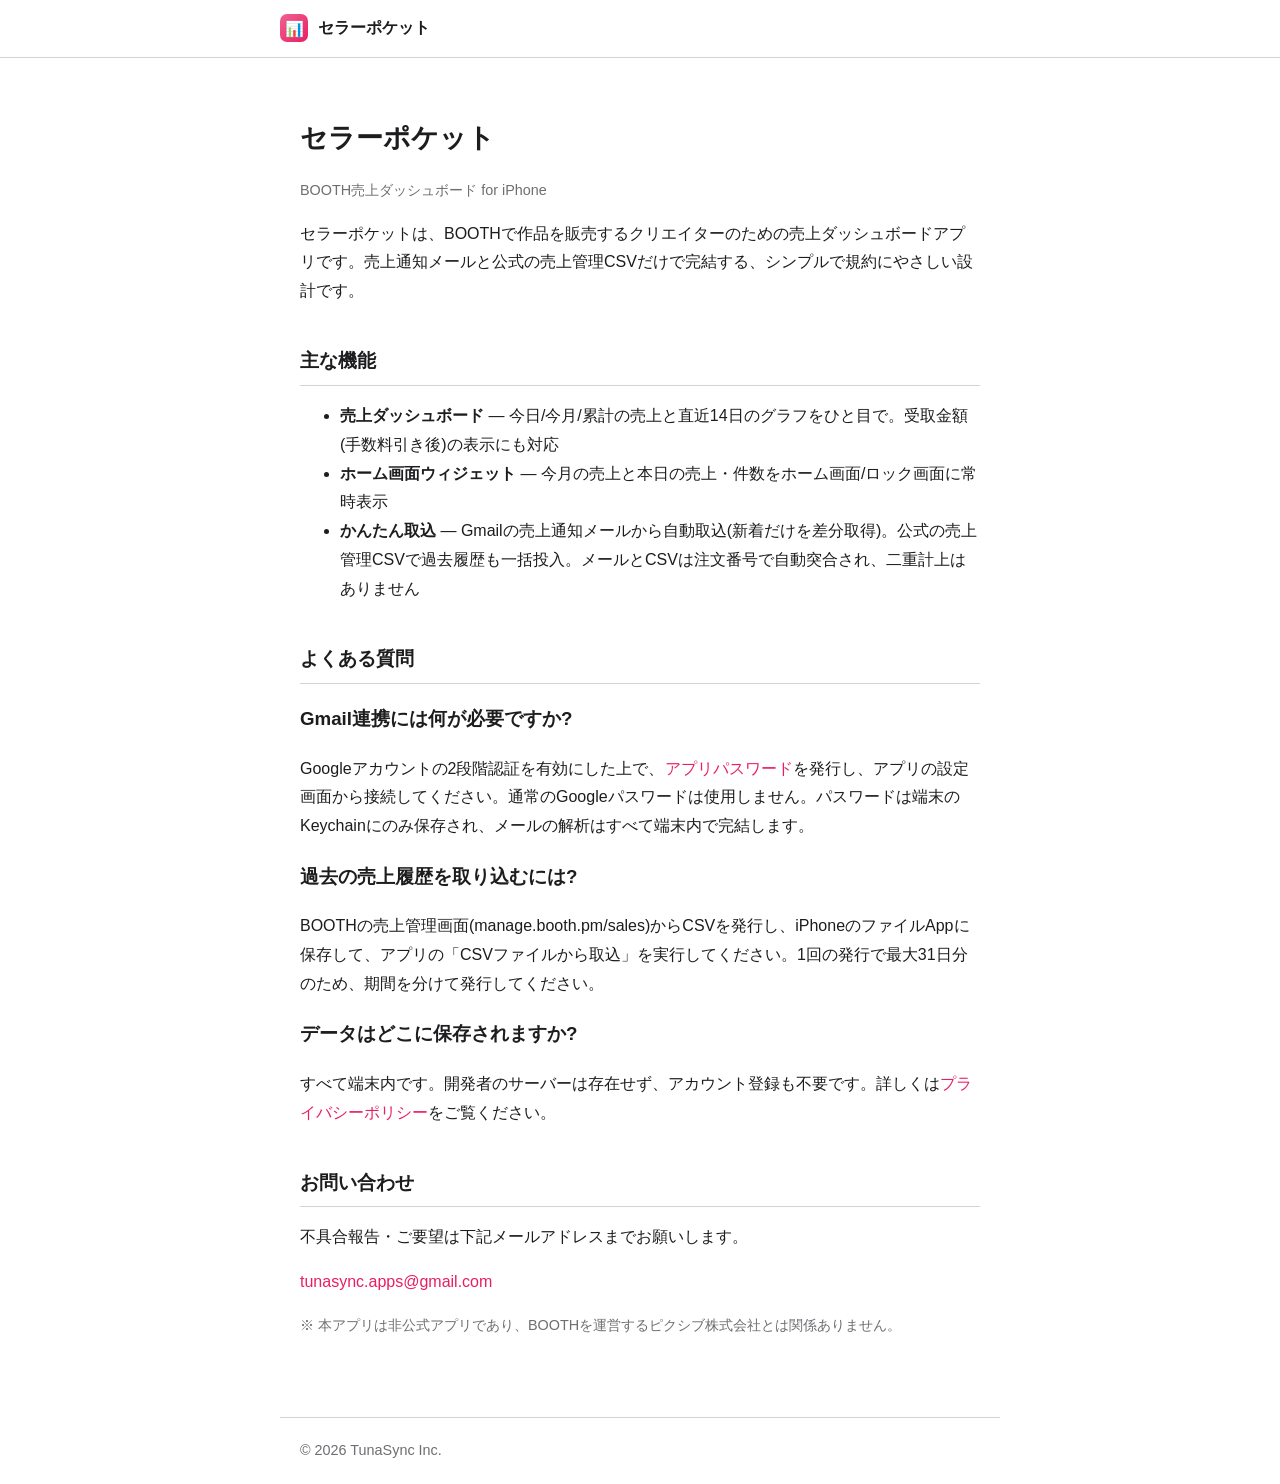
==== index.html @ 00471eca "Initial commit: sellerpocket-pages support site and privacy policy" ====
<!DOCTYPE html>
<html lang="ja">
<head>
<meta charset="utf-8">
<meta name="viewport" content="width=device-width, initial-scale=1">
<title>セラーポケット - BOOTH売上ダッシュボード</title>
<link rel="stylesheet" href="style.css">
</head>
<body>
<header class="site"><div class="inner"><span class="icon">📊</span>セラーポケット</div></header>
<main>
<h1>セラーポケット</h1>
<p class="muted">BOOTH売上ダッシュボード for iPhone</p>

<p>セラーポケットは、BOOTHで作品を販売するクリエイターのための売上ダッシュボードアプリです。売上通知メールと公式の売上管理CSVだけで完結する、シンプルで規約にやさしい設計です。</p>

<h2>主な機能</h2>
<ul>
<li><strong>売上ダッシュボード</strong> — 今日/今月/累計の売上と直近14日のグラフをひと目で。受取金額(手数料引き後)の表示にも対応</li>
<li><strong>ホーム画面ウィジェット</strong> — 今月の売上と本日の売上・件数をホーム画面/ロック画面に常時表示</li>
<li><strong>かんたん取込</strong> — Gmailの売上通知メールから自動取込(新着だけを差分取得)。公式の売上管理CSVで過去履歴も一括投入。メールとCSVは注文番号で自動突合され、二重計上はありません</li>
</ul>

<h2>よくある質問</h2>

<h3>Gmail連携には何が必要ですか?</h3>
<p>Googleアカウントの2段階認証を有効にした上で、<a href="https://myaccount.google.com/apppasswords" rel="noopener">アプリパスワード</a>を発行し、アプリの設定画面から接続してください。通常のGoogleパスワードは使用しません。パスワードは端末のKeychainにのみ保存され、メールの解析はすべて端末内で完結します。</p>

<h3>過去の売上履歴を取り込むには?</h3>
<p>BOOTHの売上管理画面(manage.booth.pm/sales)からCSVを発行し、iPhoneのファイルAppに保存して、アプリの「CSVファイルから取込」を実行してください。1回の発行で最大31日分のため、期間を分けて発行してください。</p>

<h3>データはどこに保存されますか?</h3>
<p>すべて端末内です。開発者のサーバーは存在せず、アカウント登録も不要です。詳しくは<a href="privacy.html">プライバシーポリシー</a>をご覧ください。</p>

<h2>お問い合わせ</h2>
<p>不具合報告・ご要望は下記メールアドレスまでお願いします。</p>
<p><a href="mailto:tunasync.apps@gmail.com">tunasync.apps@gmail.com</a></p>

<p class="muted">※ 本アプリは非公式アプリであり、BOOTHを運営するピクシブ株式会社とは関係ありません。</p>
</main>
<footer><div class="inner muted">© 2026 TunaSync Inc.</div></footer>
</body>
</html>
---- style.css ----
:root {
  color-scheme: light dark;
  --bg: #ffffff;
  --fg: #1d1d1f;
  --muted: #6e6e73;
  --accent: #e91e63;
  --card: #f5f5f7;
  --border: #d2d2d7;
}
@media (prefers-color-scheme: dark) {
  :root {
    --bg: #1c1c1e;
    --fg: #f5f5f7;
    --muted: #98989d;
    --card: #2c2c2e;
    --border: #3a3a3c;
  }
}
* { box-sizing: border-box; }
body {
  margin: 0;
  padding: 0;
  background: var(--bg);
  color: var(--fg);
  font-family: -apple-system, BlinkMacSystemFont, "Hiragino Sans", "Yu Gothic", sans-serif;
  line-height: 1.8;
}
main {
  max-width: 720px;
  margin: 0 auto;
  padding: 24px 20px 64px;
}
header.site {
  border-bottom: 1px solid var(--border);
  padding: 14px 20px;
}
header.site .inner {
  max-width: 720px;
  margin: 0 auto;
  display: flex;
  align-items: center;
  gap: 10px;
  font-weight: 700;
}
header.site .icon {
  width: 28px; height: 28px;
  border-radius: 7px;
  background: linear-gradient(135deg, #f06292, #e91e63);
  display: inline-flex;
  align-items: center;
  justify-content: center;
  color: #fff;
  font-size: 15px;
}
h1 { font-size: 1.7rem; margin: 1.2em 0 0.5em; }
h2 {
  font-size: 1.2rem;
  margin: 2em 0 0.6em;
  padding-bottom: 6px;
  border-bottom: 1px solid var(--border);
}
p, li { color: var(--fg); }
.muted { color: var(--muted); font-size: 0.9rem; }
a { color: var(--accent); text-decoration: none; }
a:hover { text-decoration: underline; }
dt { font-weight: 700; margin-top: 1.2em; }
dd { margin: 0.3em 0 0 0; }
footer {
  max-width: 720px;
  margin: 0 auto;
  padding: 20px;
  border-top: 1px solid var(--border);
  color: var(--muted);
  font-size: 0.85rem;
}
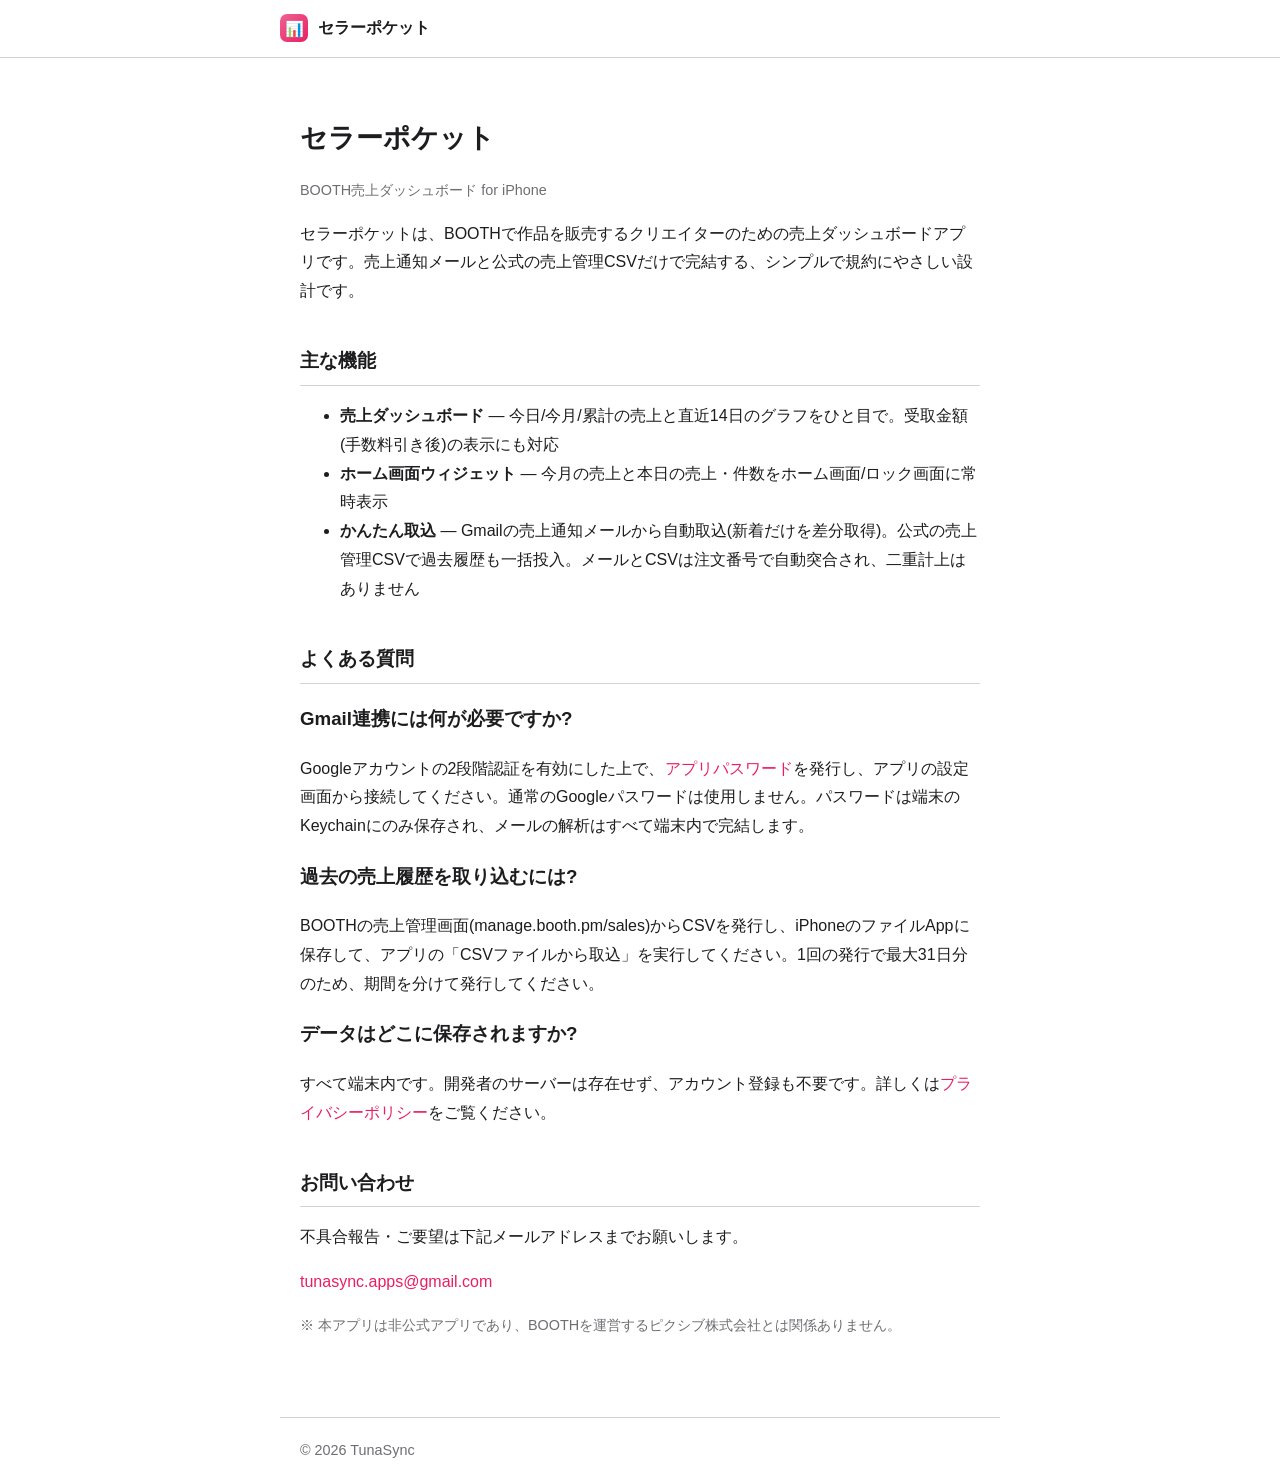
==== commit bc1943ac: "Individual-account release prep: wording for current features/brand (not published yet)" ====
--- a/index.html
+++ b/index.html
@@ -38,6 +38,6 @@
 
 <p class="muted">※ 本アプリは非公式アプリであり、BOOTHを運営するピクシブ株式会社とは関係ありません。</p>
 </main>
-<footer><div class="inner muted">© 2026 TunaSync Inc.</div></footer>
+<footer><div class="inner muted">© 2026 TunaSync</div></footer>
 </body>
 </html>
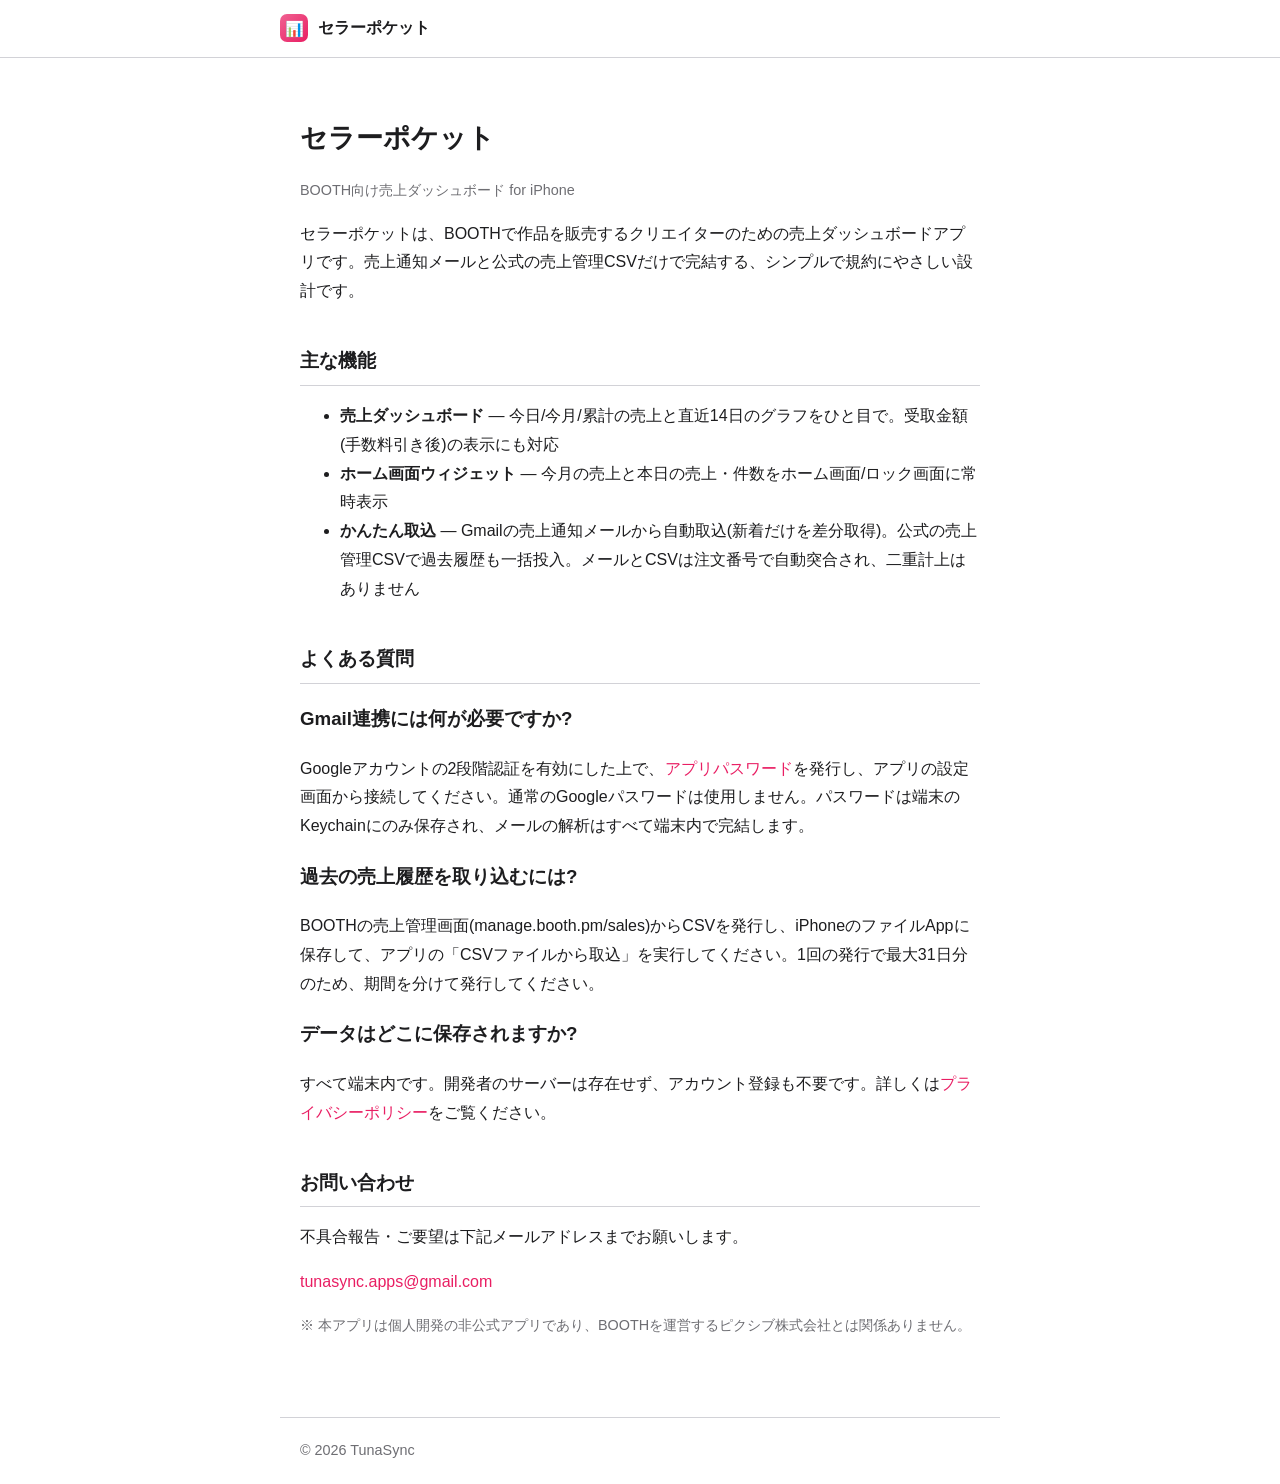
==== commit badbc32d: "Review fixes: accurate privacy wording, unofficial-app note, revision section (not published yet)" ====
--- a/index.html
+++ b/index.html
@@ -3,14 +3,14 @@
 <head>
 <meta charset="utf-8">
 <meta name="viewport" content="width=device-width, initial-scale=1">
-<title>セラーポケット - BOOTH売上ダッシュボード</title>
+<title>セラーポケット - BOOTH向け売上ダッシュボード</title>
 <link rel="stylesheet" href="style.css">
 </head>
 <body>
 <header class="site"><div class="inner"><span class="icon">📊</span>セラーポケット</div></header>
 <main>
 <h1>セラーポケット</h1>
-<p class="muted">BOOTH売上ダッシュボード for iPhone</p>
+<p class="muted">BOOTH向け売上ダッシュボード for iPhone</p>
 
 <p>セラーポケットは、BOOTHで作品を販売するクリエイターのための売上ダッシュボードアプリです。売上通知メールと公式の売上管理CSVだけで完結する、シンプルで規約にやさしい設計です。</p>
 
@@ -36,7 +36,7 @@
 <p>不具合報告・ご要望は下記メールアドレスまでお願いします。</p>
 <p><a href="mailto:tunasync.apps@gmail.com">tunasync.apps@gmail.com</a></p>
 
-<p class="muted">※ 本アプリは非公式アプリであり、BOOTHを運営するピクシブ株式会社とは関係ありません。</p>
+<p class="muted">※ 本アプリは個人開発の非公式アプリであり、BOOTHを運営するピクシブ株式会社とは関係ありません。</p>
 </main>
 <footer><div class="inner muted">© 2026 TunaSync</div></footer>
 </body>
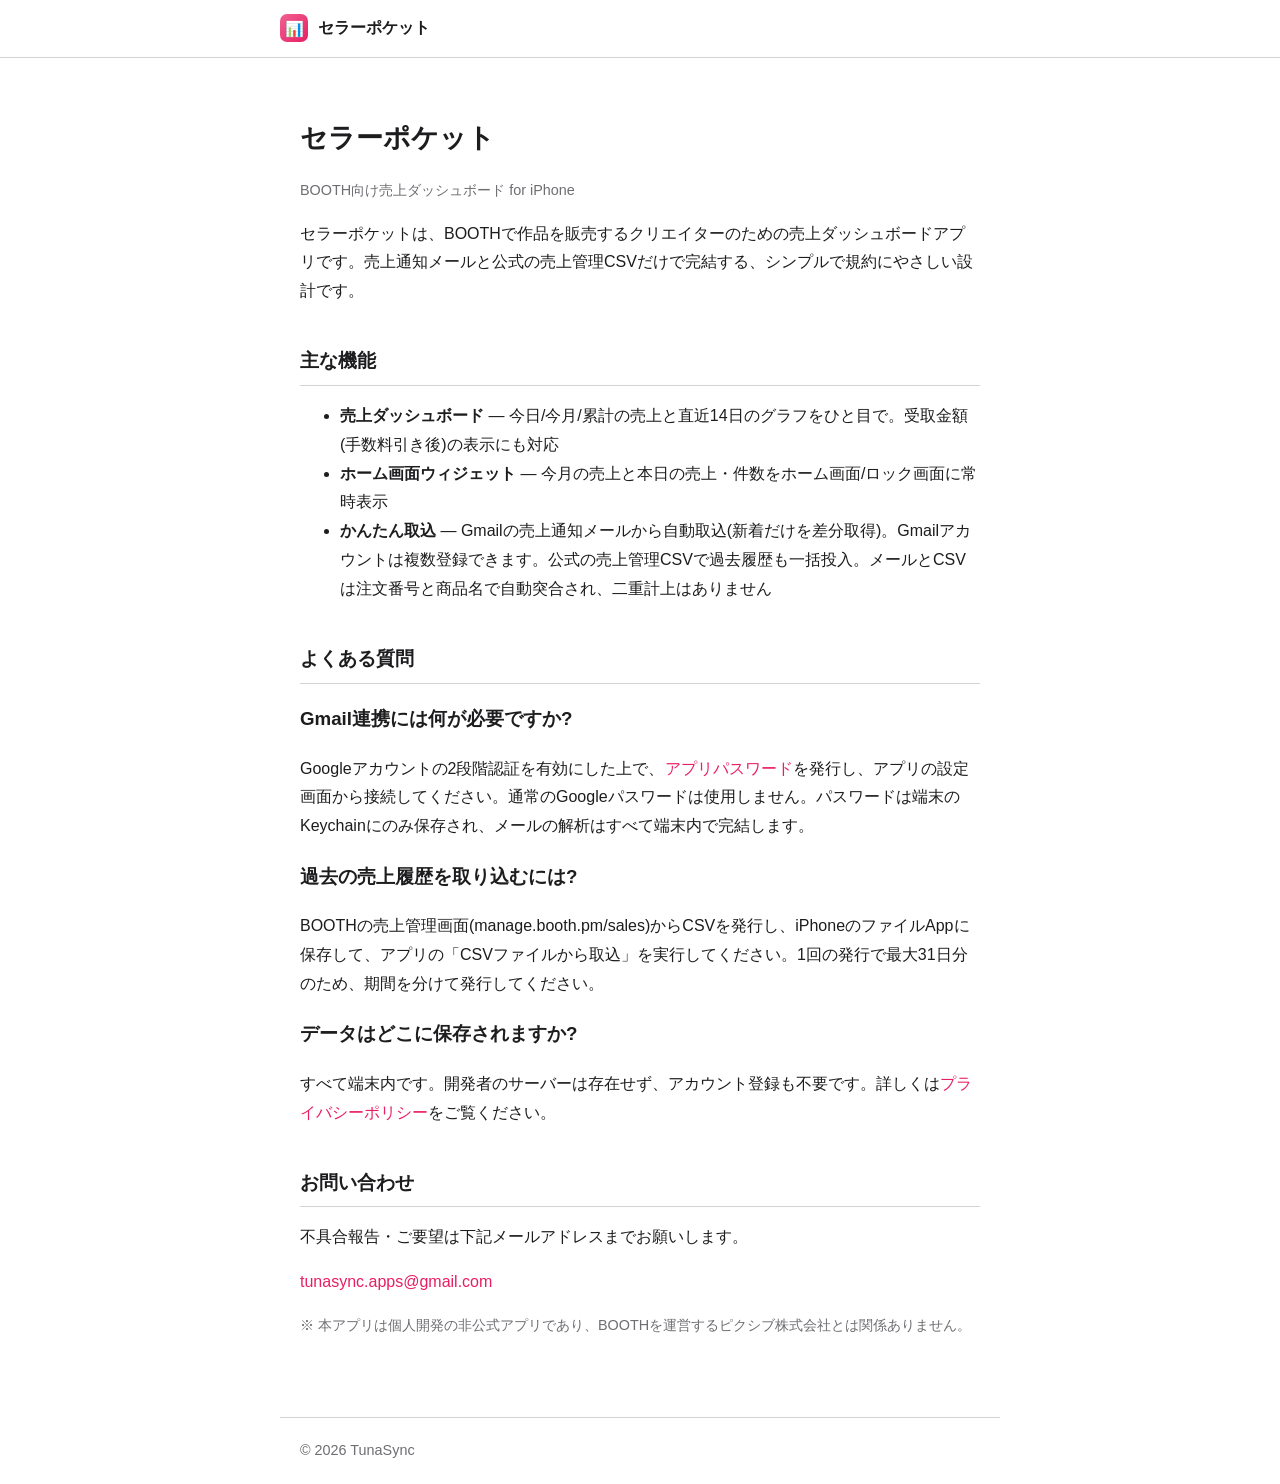
==== commit 2cdb7673: "Mention multiple Gmail accounts in the import feature" ====
--- a/index.html
+++ b/index.html
@@ -18,7 +18,7 @@
 <ul>
 <li><strong>売上ダッシュボード</strong> — 今日/今月/累計の売上と直近14日のグラフをひと目で。受取金額(手数料引き後)の表示にも対応</li>
 <li><strong>ホーム画面ウィジェット</strong> — 今月の売上と本日の売上・件数をホーム画面/ロック画面に常時表示</li>
-<li><strong>かんたん取込</strong> — Gmailの売上通知メールから自動取込(新着だけを差分取得)。公式の売上管理CSVで過去履歴も一括投入。メールとCSVは注文番号で自動突合され、二重計上はありません</li>
+<li><strong>かんたん取込</strong> — Gmailの売上通知メールから自動取込(新着だけを差分取得)。Gmailアカウントは複数登録できます。公式の売上管理CSVで過去履歴も一括投入。メールとCSVは注文番号と商品名で自動突合され、二重計上はありません</li>
 </ul>
 
 <h2>よくある質問</h2>
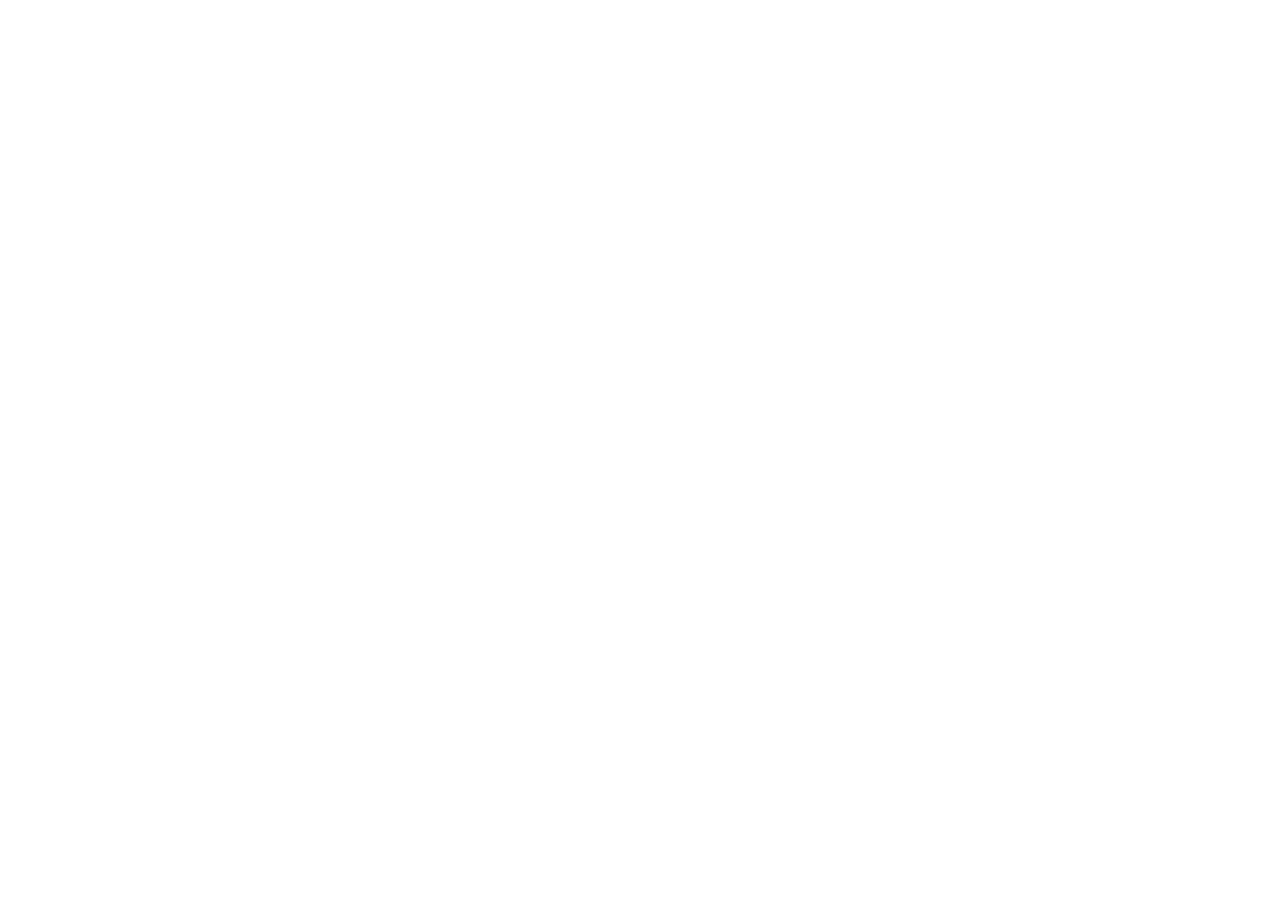
==== commit 509b2a40: "Moved to tunasync-studio.github.io (redirect)" ====
--- a/index.html
+++ b/index.html
@@ -1,43 +1 @@
-<!DOCTYPE html>
-<html lang="ja">
-<head>
-<meta charset="utf-8">
-<meta name="viewport" content="width=device-width, initial-scale=1">
-<title>セラーポケット - BOOTH向け売上ダッシュボード</title>
-<link rel="stylesheet" href="style.css">
-</head>
-<body>
-<header class="site"><div class="inner"><span class="icon">📊</span>セラーポケット</div></header>
-<main>
-<h1>セラーポケット</h1>
-<p class="muted">BOOTH向け売上ダッシュボード for iPhone</p>
-
-<p>セラーポケットは、BOOTHで作品を販売するクリエイターのための売上ダッシュボードアプリです。売上通知メールと公式の売上管理CSVだけで完結する、シンプルで規約にやさしい設計です。</p>
-
-<h2>主な機能</h2>
-<ul>
-<li><strong>売上ダッシュボード</strong> — 今日/今月/累計の売上と直近14日のグラフをひと目で。受取金額(手数料引き後)の表示にも対応</li>
-<li><strong>ホーム画面ウィジェット</strong> — 今月の売上と本日の売上・件数をホーム画面/ロック画面に常時表示</li>
-<li><strong>かんたん取込</strong> — Gmailの売上通知メールから自動取込(新着だけを差分取得)。Gmailアカウントは複数登録できます。公式の売上管理CSVで過去履歴も一括投入。メールとCSVは注文番号と商品名で自動突合され、二重計上はありません</li>
-</ul>
-
-<h2>よくある質問</h2>
-
-<h3>Gmail連携には何が必要ですか?</h3>
-<p>Googleアカウントの2段階認証を有効にした上で、<a href="https://myaccount.google.com/apppasswords" rel="noopener">アプリパスワード</a>を発行し、アプリの設定画面から接続してください。通常のGoogleパスワードは使用しません。パスワードは端末のKeychainにのみ保存され、メールの解析はすべて端末内で完結します。</p>
-
-<h3>過去の売上履歴を取り込むには?</h3>
-<p>BOOTHの売上管理画面(manage.booth.pm/sales)からCSVを発行し、iPhoneのファイルAppに保存して、アプリの「CSVファイルから取込」を実行してください。1回の発行で最大31日分のため、期間を分けて発行してください。</p>
-
-<h3>データはどこに保存されますか?</h3>
-<p>すべて端末内です。開発者のサーバーは存在せず、アカウント登録も不要です。詳しくは<a href="privacy.html">プライバシーポリシー</a>をご覧ください。</p>
-
-<h2>お問い合わせ</h2>
-<p>不具合報告・ご要望は下記メールアドレスまでお願いします。</p>
-<p><a href="mailto:tunasync.apps@gmail.com">tunasync.apps@gmail.com</a></p>
-
-<p class="muted">※ 本アプリは個人開発の非公式アプリであり、BOOTHを運営するピクシブ株式会社とは関係ありません。</p>
-</main>
-<footer><div class="inner muted">© 2026 TunaSync</div></footer>
-</body>
-</html>
+<!DOCTYPE html><html lang="ja"><head><meta charset="utf-8"><meta http-equiv="refresh" content="0; url=https://tunasync-studio.github.io/sellerpocket-pages/index.html"><link rel="canonical" href="https://tunasync-studio.github.io/sellerpocket-pages/index.html"><title>移転しました</title></head><body><p>このページは <a href="https://tunasync-studio.github.io/sellerpocket-pages/index.html">https://tunasync-studio.github.io/sellerpocket-pages/index.html</a> へ移転しました。</p></body></html>
